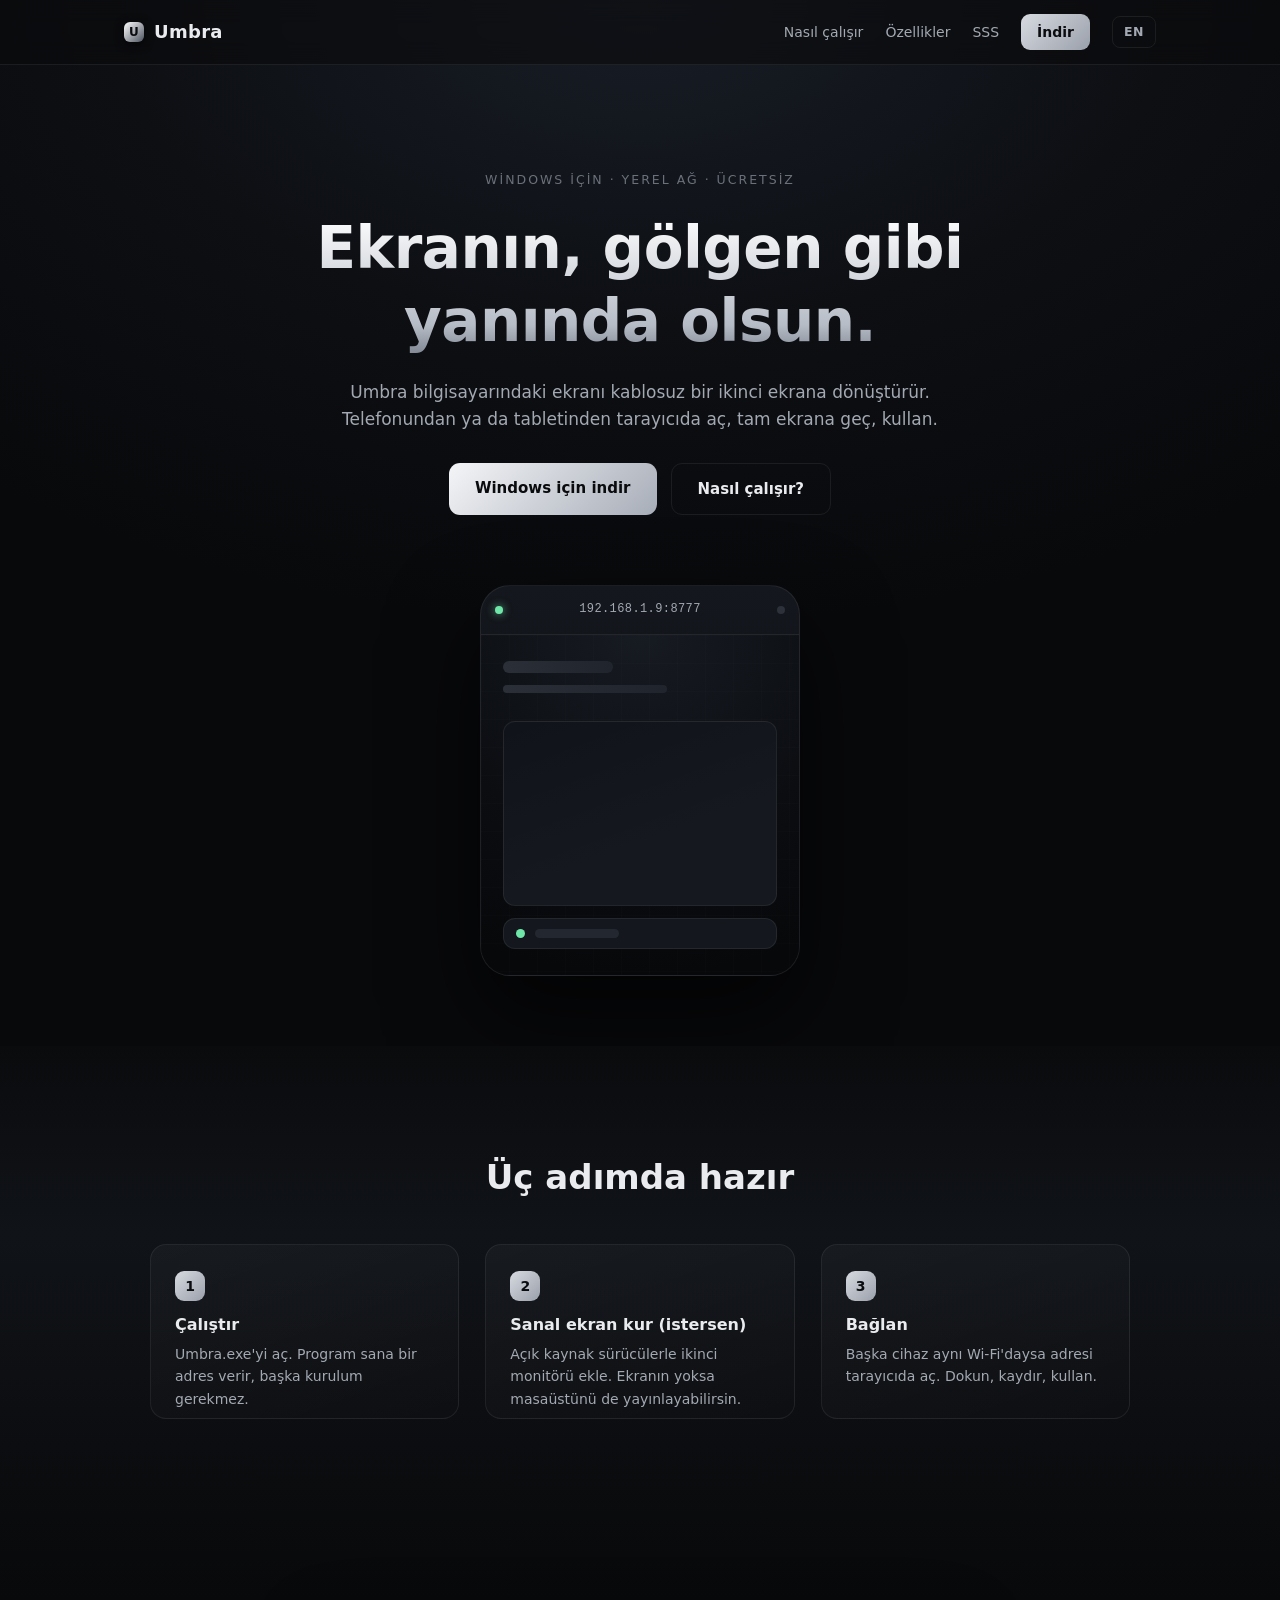
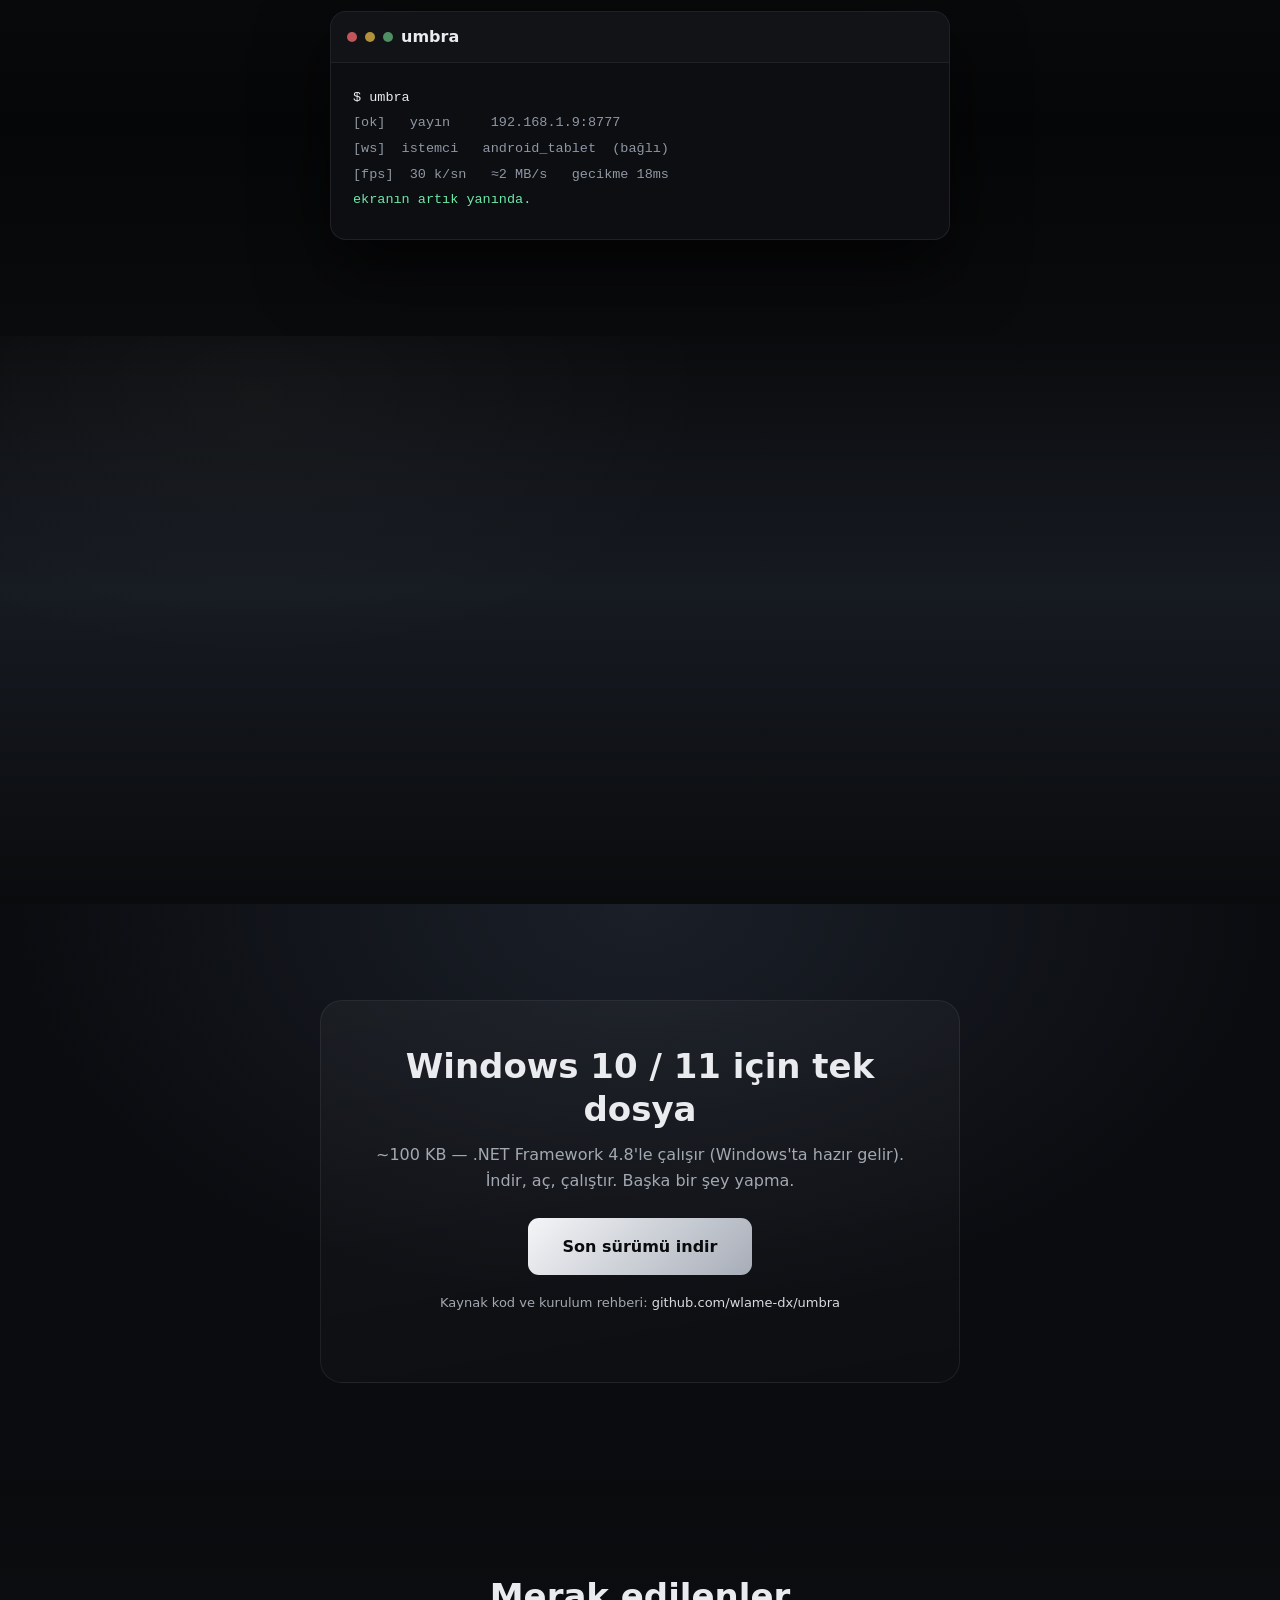
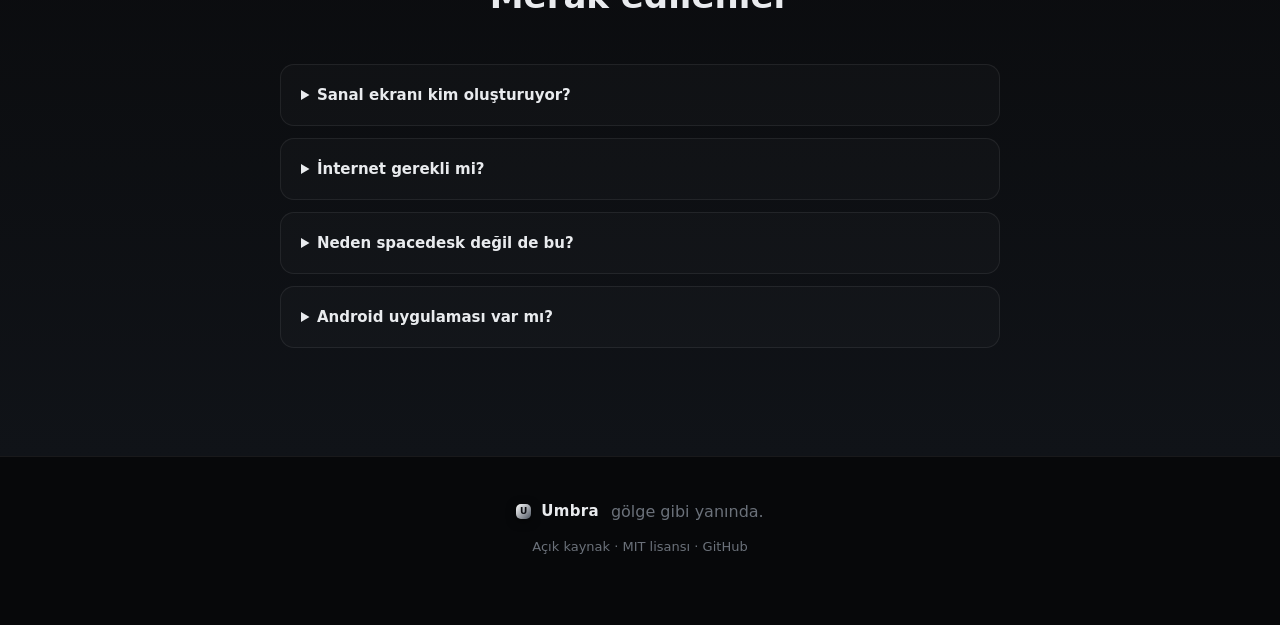
==== umbra/site/index.html @ e933f593 "Umbra 1.0.0: ikinci ekran, tam TR/EN, kurulum + tasinabilir - Windows host: ekrani LAN uzerinden tar" ====
<!DOCTYPE html>
<html lang="tr">
<head>
<meta charset="utf-8">
<meta name="viewport" content="width=device-width, initial-scale=1">
<title>Umbra — ekranını kablosuz ikinci ekrana çevir</title>
<meta name="description" content="Umbra, Windows bilgisayarındaki ekranı yerel ağ üzerinden telefonuna ya da tabletine akıtır. Ücretsiz, filigransız, tek dosya.">
<meta name="theme-color" content="#0b0c10">
<link rel="icon" type="image/svg+xml" href="favicon.svg">
<link rel="stylesheet" href="style.css">
</head>
<body>

<header>
  <nav>
    <a class="logo" href="#top"><span class="logo-mark"></span>Umbra</a>
    <div class="links">
      <a href="#nasil" data-i18n="nav.how">Nasıl çalışır</a>
      <a href="#nevar" data-i18n="nav.features">Özellikler</a>
      <a href="#sss" data-i18n="nav.faq">SSS</a>
      <a class="cta" href="#indir" data-i18n="nav.download">İndir</a>
      <button class="lang" id="langBtn" type="button">EN</button>
    </div>
  </nav>
</header>

<section class="hero" id="top">
  <p class="kicker" data-i18n="hero.kicker">Windows için · yerel ağ · ücretsiz</p>
  <h1 data-i18n-html="hero.h1">Ekranın, gölgen gibi<br>yanında olsun.</h1>
  <p class="alt" data-i18n-html="hero.alt">Umbra bilgisayarındaki ekranı kablosuz bir ikinci ekrana dönüştürür.<br>
  Telefonundan ya da tabletinden tarayıcıda aç, tam ekrana geç, kullan.</p>
  <div class="cta-row">
    <a class="btn" href="#indir" data-i18n="hero.cta1">Windows için indir</a>
    <a class="btn ghost" href="#nasil" data-i18n="hero.cta2">Nasıl çalışır?</a>
  </div>

  <div class="mock">
    <div class="mock-bar"><span class="led"></span><span class="addr">192.168.1.9:8777</span><span class="led dim"></span></div>
    <div class="mock-screen">
      <div class="mock-grid"></div>
      <div class="mock-ui">
        <div class="mu-line w40"></div>
        <div class="mu-line w60 thin"></div>
        <div class="mu-window"></div>
        <div class="mu-panel"><div class="mu-dot"></div><div class="mu-pill"></div></div>
      </div>
    </div>
  </div>
</section>

<section class="band first" id="nasil">
  <h2 class="reveal" data-i18n="steps.title">Üç adımda hazır</h2>
  <div class="steps">
    <div class="step reveal">
      <span class="n">1</span>
      <h3 data-i18n="step1.h">Çalıştır</h3>
      <p data-i18n="step1.p">Umbra.exe'yi aç. Program sana bir adres verir, başka kurulum gerekmez.</p>
    </div>
    <div class="step reveal">
      <span class="n">2</span>
      <h3 data-i18n="step2.h">Sanal ekran kur (istersen)</h3>
      <p data-i18n="step2.p">Açık kaynak sürücülerle ikinci monitörü ekle. Ekranın yoksa masaüstünü de yayınlayabilirsin.</p>
    </div>
    <div class="step reveal">
      <span class="n">3</span>
      <h3 data-i18n="step3.h">Bağlan</h3>
      <p data-i18n="step3.p">Başka cihaz aynı Wi-Fi'daysa adresi tarayıcıda aç. Dokun, kaydır, kullan.</p>
    </div>
  </div>
</section>

<section class="terminal-zone" id="terminal">
  <div class="term reveal">
    <div class="term-head"><span></span><span></span><span></span><b>umbra</b></div>
<pre data-i18n-html="term.body"><span class="t1">$ umbra</span>
<span class="t2">[ok]   yayın     192.168.1.9:8777</span>
<span class="t2">[ws]  istemci   android_tablet  (bağlı)</span>
<span class="t2">[fps]  30 k/sn   &asymp;2 MB/s   gecikme 18ms</span>
<span class="t3">ekranın artık yanında.</span></pre>
  </div>
</section>

<section class="band mid" id="nevar">
  <h2 class="reveal" data-i18n="features.title">İçinde neler var</h2>
  <div class="grid">
    <div class="item reveal"><h3 data-i18n="feat1.h">Dokunmatik kontrol</h3><p data-i18n="feat1.p">Dokun, sürükle, iki parmakla kaydır. Uzak masaüstünde gerçek dokunma olarak işlenir.</p></div>
    <div class="item reveal"><h3 data-i18n="feat2.h">Klavye aktarımı</h3><p data-i18n="feat2.p">Tarayıcıdaki klavyeni bilgisayara yönlendir. Kısayollar dahil.</p></div>
    <div class="item reveal"><h3 data-i18n="feat3.h">Kalite ve hız ayarı</h3><p data-i18n="feat3.p">Kare hızı, JPEG kalitesi ve ölçek canlı ayarlanır. Yavaş ağda görüntüyü küçült, akıcılığı koru.</p></div>
    <div class="item reveal"><h3 data-i18n="feat4.h">Tam ekran ve ölçekleme</h3><p data-i18n="feat4.p">Sığdır, doldur ya da 1:1. Tek dokunuşla tam ekrana geç.</p></div>
    <div class="item reveal"><h3 data-i18n="feat5.h">Tek dosya</h3><p data-i18n="feat5.p">Kurulum yok, arka planda servis yok. Tıkla, kullan, kapat.</p></div>
    <div class="item reveal"><h3 data-i18n="feat6.h">Filigran yok</h3><p data-i18n="feat6.p">Ücretsiz sürüm diye ayrı bir şey yok; tek sürüm var, o da tam.</p></div>
  </div>
</section>

<section class="download" id="indir">
  <div class="dl-card reveal">
    <h2 data-i18n="dl.h2">Windows 10 / 11 için tek dosya</h2>
    <p data-i18n-html="dl.p">~100 KB &mdash; .NET Framework 4.8'le çalışır (Windows'ta hazır gelir). <br>İndir, aç, çalıştır. Başka bir şey yapma.</p>
    <a class="btn big" href="https://github.com/wlame-dx/umbra/releases/latest" data-i18n="dl.btn">Son sürümü indir</a>
    <p class="hint" data-i18n-html="dl.hint">Kaynak kod ve kurulum rehberi: <a href="https://github.com/wlame-dx/umbra">github.com/wlame-dx/umbra</a></p>
  </div>
</section>

<section class="band last" id="sss">
  <h2 class="reveal" data-i18n="faq.title">Merak edilenler</h2>
  <div class="qa">
    <details class="reveal"><summary data-i18n="q1.s">Sanal ekranı kim oluşturuyor?</summary><p data-i18n="q1.p">Umbra kendisi sürücü kurmaz; imzasız kernel sürücüsü dayatmak istemiyoruz. Açık kaynak IDD sürücülerinden birini kullanarak ikinci ekranı eklersin, Umbra onu otomatik bulur. Boşta ekran yoksa mevcut ekranları da yayınlayabilirsin.</p></details>
    <details class="reveal"><summary data-i18n="q2.s">İnternet gerekli mi?</summary><p data-i18n="q2.p">Hayır. Görüntü yalnızca yerel ağda dolaşır, buluta çıkmaz.</p></details>
    <details class="reveal"><summary data-i18n="q3.s">Neden spacedesk değil de bu?</summary><p data-i18n="q3.p">Spacedesk'in ücretsiz tarafı filigranlı. Umbra'nın tek sürümü var: filigransız ve açık kaynak.</p></details>
    <details class="reveal"><summary data-i18n="q4.s">Android uygulaması var mı?</summary><p data-i18n="q4.p">Tarayıcı istemcisi Android'de tam ekran ve "ana ekrana ekle" ile uygulama gibi çalışıyor. Ayrı bir APK şu an için planlanmıyor.</p></details>
  </div>
</section>

<footer>
  <div class="f-row">
    <span class="logo small"><span class="logo-mark"></span>Umbra</span>
    <span class="muted" data-i18n="footer.tag">gölge gibi yanında.</span>
  </div>
  <p class="muted small" data-i18n-html="footer.legal">Açık kaynak &middot; MIT lisansı &middot; <a href="https://github.com/wlame-dx/umbra">GitHub</a></p>
</footer>

<script src="app.js"></script>
</body>
</html>
---- umbra/site/style.css ----
:root {
  --bg0: #0a0b0d;
  --bg1: #101318;
  --bg2: #161a21;
  --line: rgba(255, 255, 255, 0.07);
  --text: #e9ebee;
  --dim: #a3a9b2;
  --faint: #6b717a;
  --warm: #d7dae0;
}

* { box-sizing: border-box; }

html {
  scroll-behavior: smooth;
}

body {
  margin: 0;
  background: var(--bg0);
  color: var(--text);
  font-family: "Segoe UI Variable Display", "Segoe UI", system-ui, -apple-system, Roboto, Helvetica, Arial, sans-serif;
  line-height: 1.6;
  -webkit-font-smoothing: antialiased;
  overflow-x: hidden;
}

section {
  position: relative;
  padding: 96px 24px;
}

a { color: var(--warm); text-decoration: none; }
a:hover { text-decoration: underline; }

h1, h2, h3 { font-weight: 600; line-height: 1.25; margin: 0; }
h2 { font-size: clamp(24px, 3.5vw, 34px); }
h3 { font-size: 17px; }

/* ---------------- header ---------------- */

header {
  position: fixed;
  top: 0;
  left: 0;
  right: 0;
  z-index: 50;
  backdrop-filter: blur(12px);
  -webkit-backdrop-filter: blur(12px);
  background: rgba(10, 11, 13, 0.6);
  border-bottom: 1px solid var(--line);
}

nav {
  max-width: 1080px;
  margin: 0 auto;
  padding: 14px 24px;
  display: flex;
  align-items: center;
  justify-content: space-between;
}

.logo {
  display: inline-flex;
  align-items: center;
  gap: 10px;
  font-size: 18px;
  font-weight: 600;
  letter-spacing: 0.3px;
  color: var(--text);
}

.logo:hover { text-decoration: none; }

.logo-mark {
  width: 20px;
  height: 20px;
  border-radius: 6px;
  background: linear-gradient(135deg, #ffffff, #4c535f);
  box-shadow: 0 2px 10px rgba(0, 0, 0, 0.6);
  position: relative;
}

.logo-mark::after {
  content: "U";
  position: absolute;
  inset: 0;
  display: flex;
  align-items: center;
  justify-content: center;
  font-size: 12px;
  font-weight: 700;
  color: #0b0c10;
}

.links {
  display: flex;
  align-items: center;
  gap: 22px;
  font-size: 14px;
  color: var(--dim);
}

.links a { color: var(--dim); }
.links a:hover { color: var(--text); text-decoration: none; }
.links .cta {
  color: #0b0c10;
  background: linear-gradient(135deg, var(--warm), #9aa0ab);
  padding: 7px 16px;
  border-radius: 9px;
  font-weight: 600;
}
.links .cta:hover { color: #0b0c10; filter: brightness(1.06); text-decoration: none; }

.links .lang {
  font: inherit;
  cursor: pointer;
  color: var(--dim);
  background: transparent;
  border: 1px solid var(--line);
  border-radius: 8px;
  padding: 5px 11px;
  font-size: 12.5px;
  font-weight: 600;
  letter-spacing: 0.5px;
  transition: color 0.15s ease, border-color 0.15s ease, background 0.15s ease;
}

.links .lang:hover {
  color: var(--text);
  border-color: rgba(255, 255, 255, 0.22);
  background: rgba(255, 255, 255, 0.04);
}

.logo.small .logo-mark::after { font-size: 9px; }

/* ---------------- hero ---------------- */

.hero {
  padding-top: 170px;
  padding-bottom: 70px;
  text-align: center;
  background:
    radial-gradient(80% 60% at 50% 0%, #181d26 0%, #0d0f13 52%, #08090b 100%);
  overflow: hidden;
}

.kicker {
  margin: 0 0 22px;
  font-size: 12.5px;
  letter-spacing: 2px;
  text-transform: uppercase;
  color: var(--faint);
}

.hero h1 {
  font-size: clamp(34px, 6vw, 58px);
  letter-spacing: -0.5px;
  background: linear-gradient(180deg, #ffffff 0%, #b6bcc6 78%, #7c838e 100%);
  -webkit-background-clip: text;
  background-clip: text;
  color: transparent;
}

.alt {
  margin: 22px auto 30px;
  max-width: 620px;
  font-size: 17px;
  color: var(--dim);
}

.cta-row {
  display: flex;
  justify-content: center;
  gap: 14px;
  flex-wrap: wrap;
}

.btn {
  display: inline-block;
  padding: 13px 26px;
  border-radius: 11px;
  font-size: 15px;
  font-weight: 600;
  background: linear-gradient(135deg, #f4f5f7, #a7adb8);
  color: #0a0b0d;
  transition: transform 0.15s ease, filter 0.15s ease;
}

.btn:hover { filter: brightness(1.06); transform: translateY(-1px); text-decoration: none; }

.btn.ghost {
  background: transparent;
  color: var(--text);
  border: 1px solid var(--line);
}
.btn.ghost:hover { background: rgba(255, 255, 255, 0.05); }

.btn.big { padding: 16px 34px; font-size: 16px; }

/* telefon taklidi */
.mock {
  margin: 70px auto 0;
  width: min(320px, 86vw);
  border-radius: 30px;
  border: 1px solid var(--line);
  background: linear-gradient(180deg, #14171d, #0b0c10);
  box-shadow: 0 40px 90px rgba(0, 0, 0, 0.7);
  overflow: hidden;
}

.mock-bar {
  display: flex;
  align-items: center;
  justify-content: space-between;
  padding: 14px;
  border-bottom: 1px solid var(--line);
}

.mock-bar .addr {
  font-family: Consolas, monospace;
  font-size: 12px;
  color: var(--dim);
  letter-spacing: 0.4px;
}

.led { width: 8px; height: 8px; border-radius: 50%; background: #6ee7a8; box-shadow: 0 0 8px rgba(110,231,168,0.7); }
.led.dim { background: #2c313a; box-shadow: none; }

.mock-screen {
  position: relative;
  height: 340px;
  background:
    radial-gradient(120% 100% at 50% 0%, #171b22 0%, #0b0d11 60%, #07080a 100%);
}

.mock-grid {
  position: absolute;
  inset: 0;
  opacity: 0.5;
  background-image:
    linear-gradient(rgba(255,255,255,0.025) 1px, transparent 1px),
    linear-gradient(90deg, rgba(255,255,255,0.025) 1px, transparent 1px);
  background-size: 28px 28px;
}

.mock-ui { position: absolute; inset: 0; padding: 26px 22px; display: flex; flex-direction: column; gap: 12px; }

.mu-line { height: 12px; border-radius: 6px; background: linear-gradient(90deg, #2a2f38, #20242c); }
.mu-line.w40 { width: 40%; }
.mu-line.w60 { width: 60%; }
.mu-line.thin { height: 8px; }

.mu-window {
  margin-top: 16px;
  flex: 1;
  border-radius: 12px;
  border: 1px solid var(--line);
  background:
    linear-gradient(160deg, transparent 0%, rgba(255,255,255,0.02) 60%),
    #101319;
}

.mu-panel {
  display: flex;
  align-items: center;
  gap: 10px;
  padding: 10px 12px;
  border-radius: 12px;
  border: 1px solid var(--line);
  background: #14171d;
}

.mu-dot { width: 9px; height: 9px; border-radius: 50%; background: #6ee7a8; }
.mu-pill { width: 34%; height: 9px; border-radius: 5px; background: #232830; }

/* ---------------- bantlar / geçişler ---------------- */

.band {
  background: linear-gradient(180deg, var(--bg0) 0%, var(--bg1) 40%, var(--bg0) 100%);
}

.band.first { padding-top: 110px; }

.band.mid {
  background:
    radial-gradient(60% 80% at 20% 10%, rgba(255, 255, 255, 0.03), transparent 60%),
    linear-gradient(180deg, var(--bg0) 0%, var(--bg2) 45%, var(--bg0) 100%);
}

.band.last { background: linear-gradient(180deg, var(--bg0) 0%, var(--bg1) 100%); }

.band h2 { text-align: center; margin-bottom: 46px; }

.steps {
  max-width: 980px;
  margin: 0 auto;
  display: grid;
  grid-template-columns: repeat(auto-fit, minmax(240px, 1fr));
  gap: 26px;
}

.step {
  padding: 26px 24px 8px;
  border-radius: 16px;
  border: 1px solid var(--line);
  background: linear-gradient(160deg, rgba(255,255,255,0.035), rgba(255,255,255,0.008));
}

.step .n {
  display: inline-flex;
  align-items: center;
  justify-content: center;
  width: 30px;
  height: 30px;
  border-radius: 9px;
  font-size: 14px;
  font-weight: 600;
  color: #0b0c10;
  background: linear-gradient(135deg, var(--warm), #9aa0ab);
  margin-bottom: 14px;
}

.step h3 { font-size: 16px; margin-bottom: 8px; }
.step p { margin: 0; font-size: 14px; color: var(--dim); }

/* ---------------- terminal ---------------- */

.terminal-zone {
  background: linear-gradient(180deg, var(--bg0) 0%, #050607 50%, var(--bg0) 100%);
}

.term {
  max-width: 620px;
  margin: 0 auto;
  border-radius: 16px;
  border: 1px solid rgba(255, 255, 255, 0.08);
  background: #0c0e12;
  box-shadow: 0 30px 70px rgba(0, 0, 0, 0.65);
  overflow: hidden;
}

.term-head {
  display: flex;
  align-items: center;
  gap: 8px;
  padding: 12px 16px;
  border-bottom: 1px solid rgba(255, 255, 255, 0.06);
  background: rgba(255, 255, 255, 0.02);
}

.term-head span { width: 10px; height: 10px; border-radius: 50%; background: #2a2f38; }
.term-head span:first-child { background: #c0555c; }
.term-head span:nth-child(2) { background: #b3913a; }
.term-head span:nth-child(3) { background: #4f8f63; }

.term pre {
  margin: 0;
  padding: 22px 22px 26px;
  font-family: Consolas, "Cascadia Mono", monospace;
  font-size: 13.5px;
  line-height: 1.9;
  color: #c9ced6;
  white-space: pre-wrap;
}

.term .t1 { color: #e9ebee; }
.term .t2 { color: #8f97a3; }
.term .t3 { color: #6ee7a8; }

/* ---------------- özellikler ---------------- */

.grid {
  max-width: 980px;
  margin: 0 auto;
  display: grid;
  grid-template-columns: repeat(auto-fit, minmax(260px, 1fr));
  gap: 20px;
}

.item {
  padding: 24px;
  border-radius: 16px;
  border: 1px solid var(--line);
  background: rgba(255, 255, 255, 0.02);
  transition: background 0.2s ease, transform 0.2s ease;
}

.item:hover { background: rgba(255, 255, 255, 0.04); transform: translateY(-2px); }

.item h3 { font-size: 16px; margin-bottom: 8px; }
.item p { margin: 0; font-size: 14px; color: var(--dim); }

/* ---------------- indir ---------------- */

.download {
  background:
    radial-gradient(70% 100% at 50% 0%, #1a1f28 0%, #0b0c10 70%);
  text-align: center;
}

.dl-card {
  max-width: 640px;
  margin: 0 auto;
  padding: 44px 30px;
  border-radius: 22px;
  border: 1px solid var(--line);
  background: linear-gradient(170deg, rgba(255,255,255,0.04), rgba(255,255,255,0.01));
}

.dl-card h2 { margin-bottom: 12px; }
.dl-card p { color: var(--dim); margin: 0 0 24px; }
.dl-card .btn { margin-bottom: 18px; }
.hint { font-size: 13px; color: var(--faint); }

/* ---------------- sss ---------------- */

.qa {
  max-width: 720px;
  margin: 0 auto;
}

details {
  padding: 18px 20px;
  border: 1px solid var(--line);
  border-radius: 14px;
  background: rgba(255, 255, 255, 0.02);
  margin-bottom: 12px;
}

summary {
  cursor: pointer;
  font-weight: 600;
  font-size: 15px;
  color: var(--text);
}

details p { margin: 12px 0 2px; font-size: 14px; color: var(--dim); }

/* ---------------- footer ---------------- */

footer {
  padding: 42px 24px 54px;
  border-top: 1px solid var(--line);
  background: #07080a;
  text-align: center;
}

.f-row {
  display: flex;
  align-items: center;
  justify-content: center;
  gap: 12px;
  margin-bottom: 8px;
}

.logo.small { font-size: 15px; }
.logo.small .logo-mark { width: 15px; height: 15px; border-radius: 5px; }

.muted { color: var(--faint); }
.muted a { color: var(--faint); }
.muted a:hover { color: var(--text); }
.small { font-size: 13px; }

/* ---------------- görünüm animasyonu ---------------- */

.reveal {
  opacity: 0;
  transform: translateY(18px);
  transition: opacity 0.6s ease, transform 0.6s ease;
}

.reveal.in {
  opacity: 1;
  transform: none;
}

@media (prefers-reduced-motion: reduce) {
  .reveal { opacity: 1; transform: none; transition: none; }
}

@media (max-width: 640px) {
  section { padding: 72px 18px; }
  .links a:not(.cta) { display: none; }
  .hero { padding-top: 140px; }
}
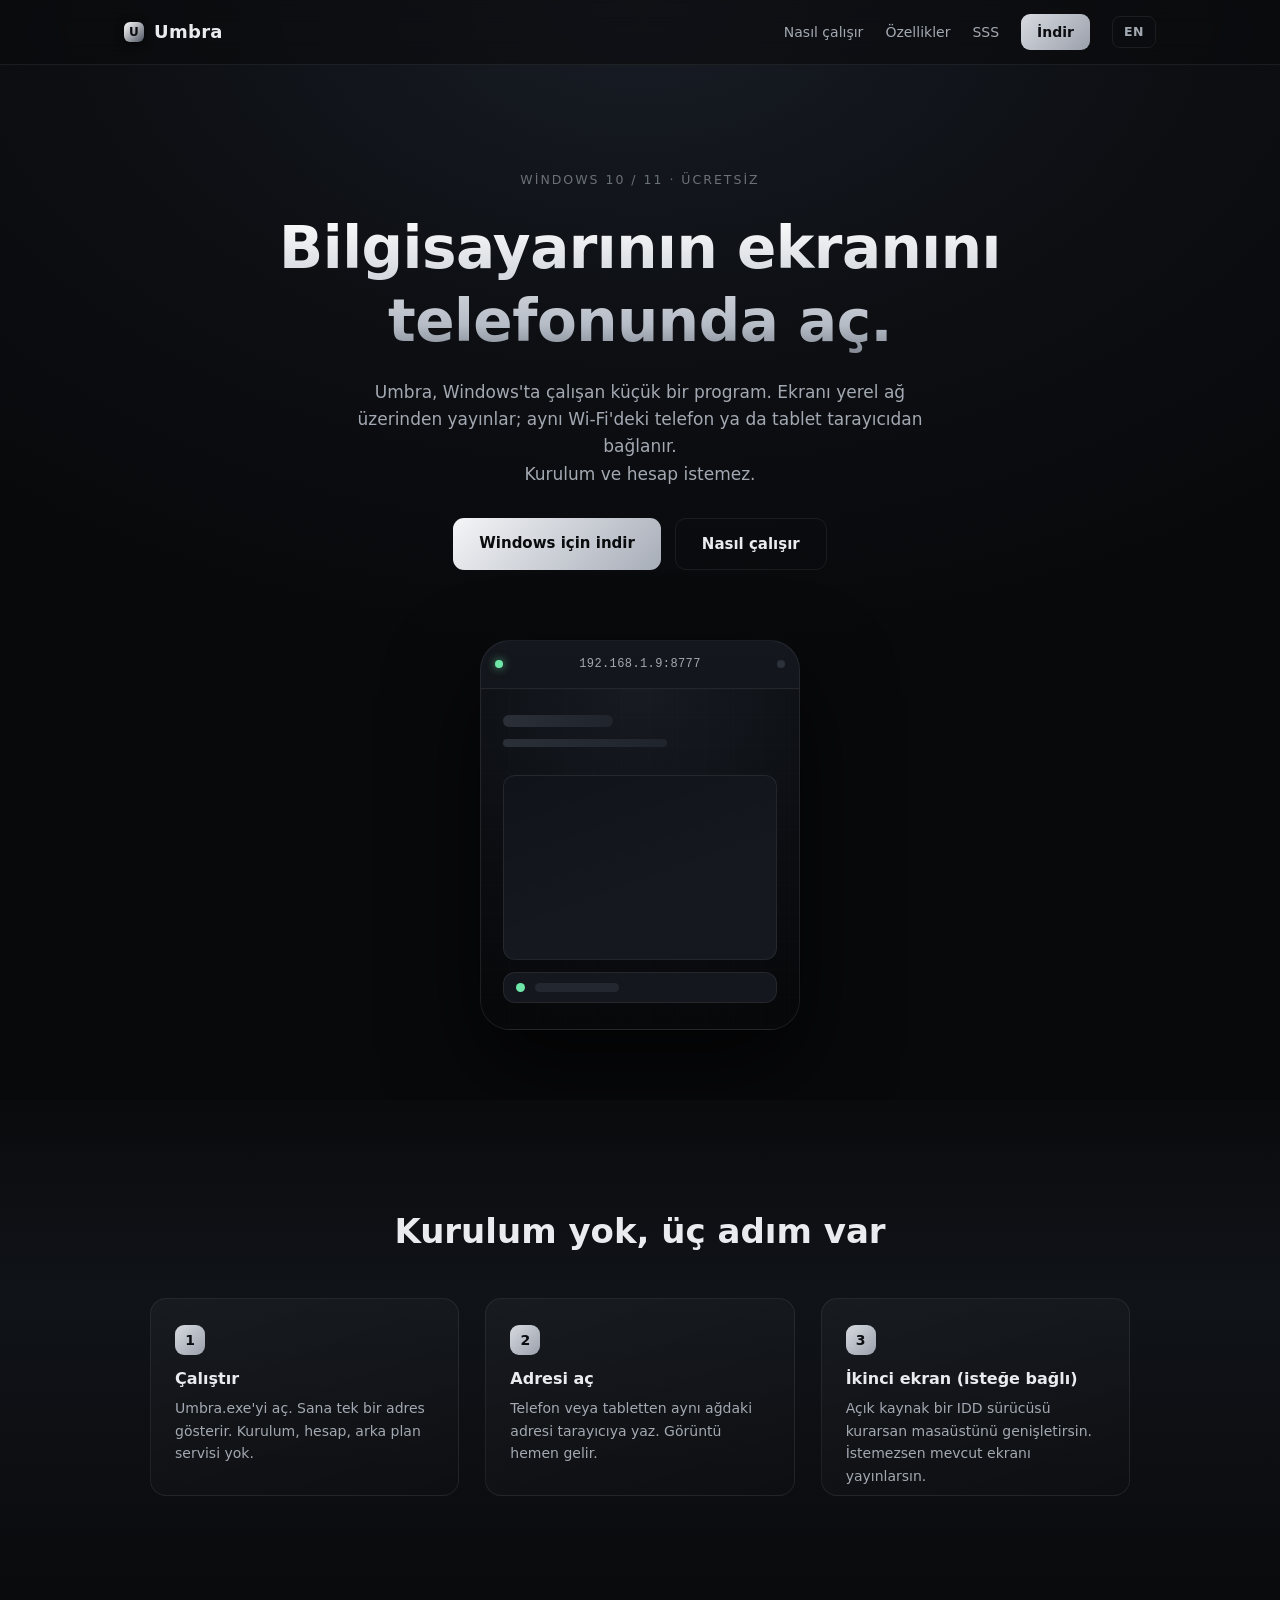
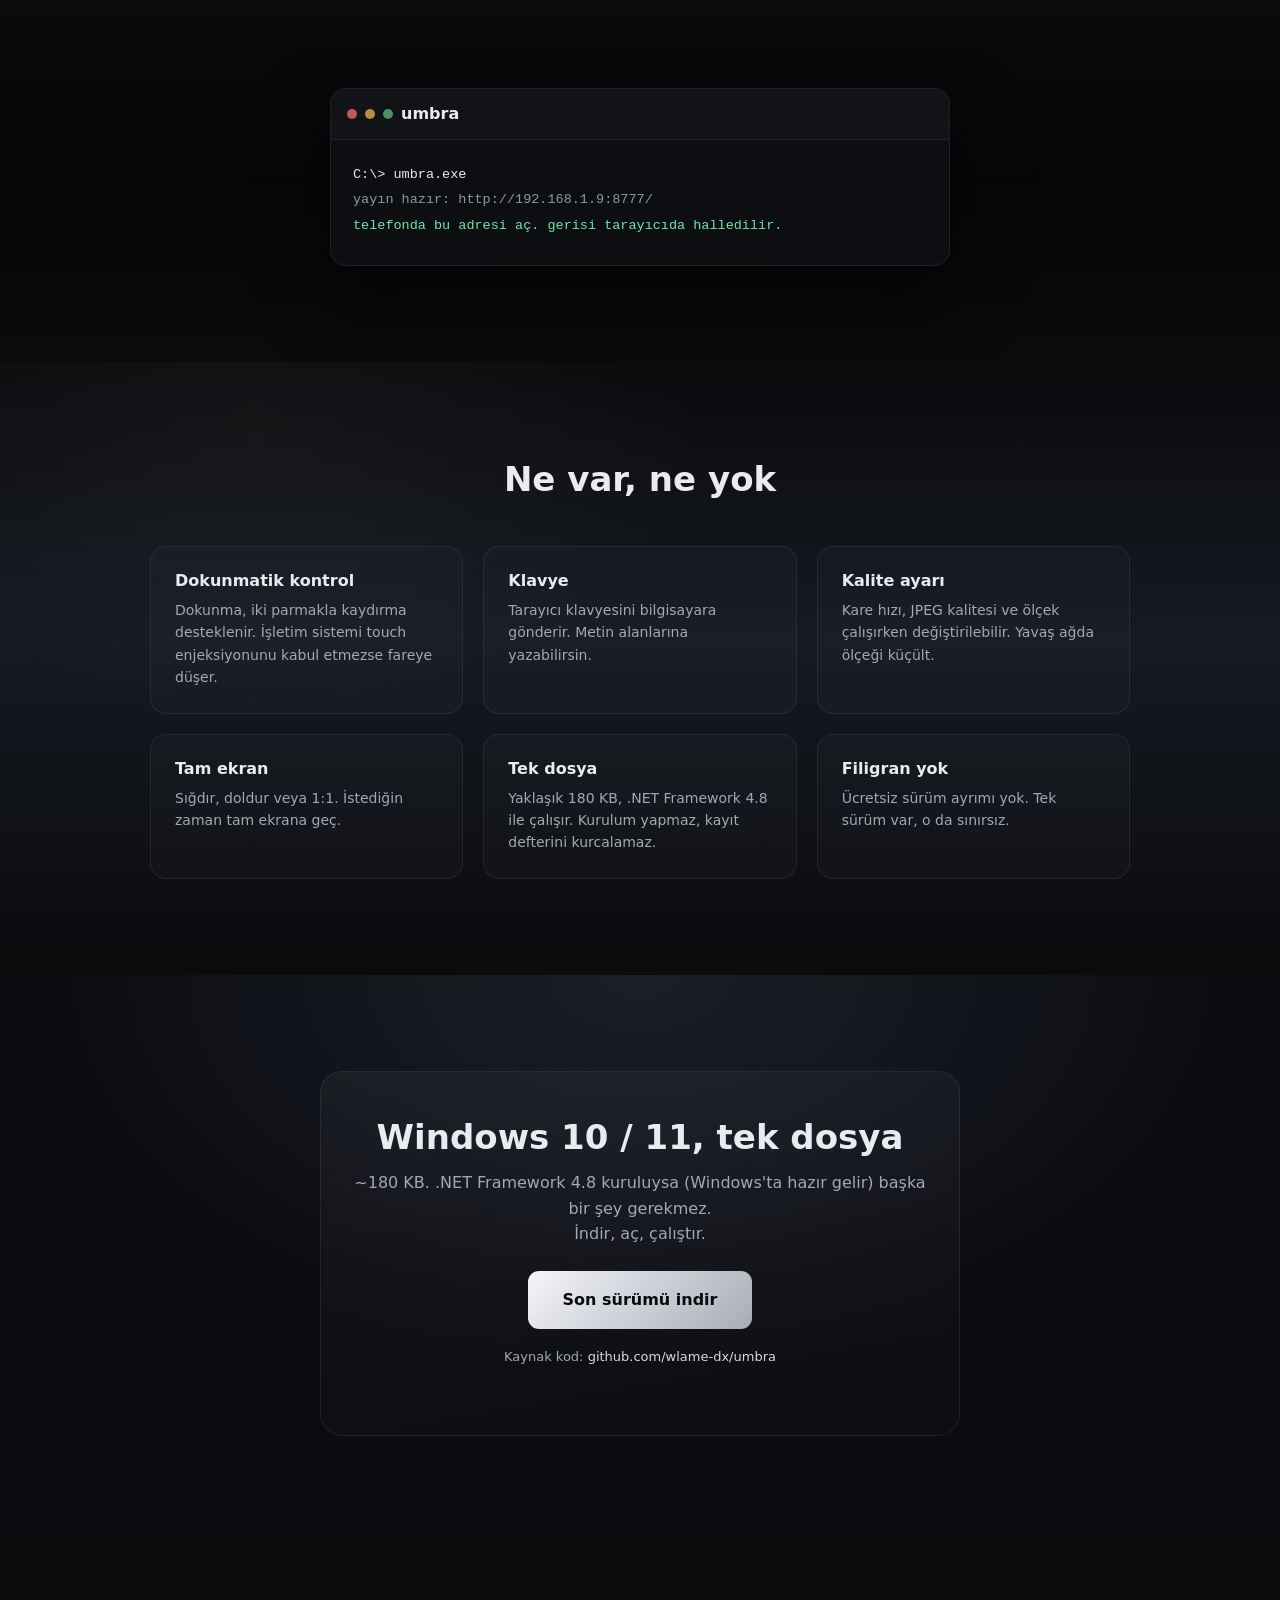
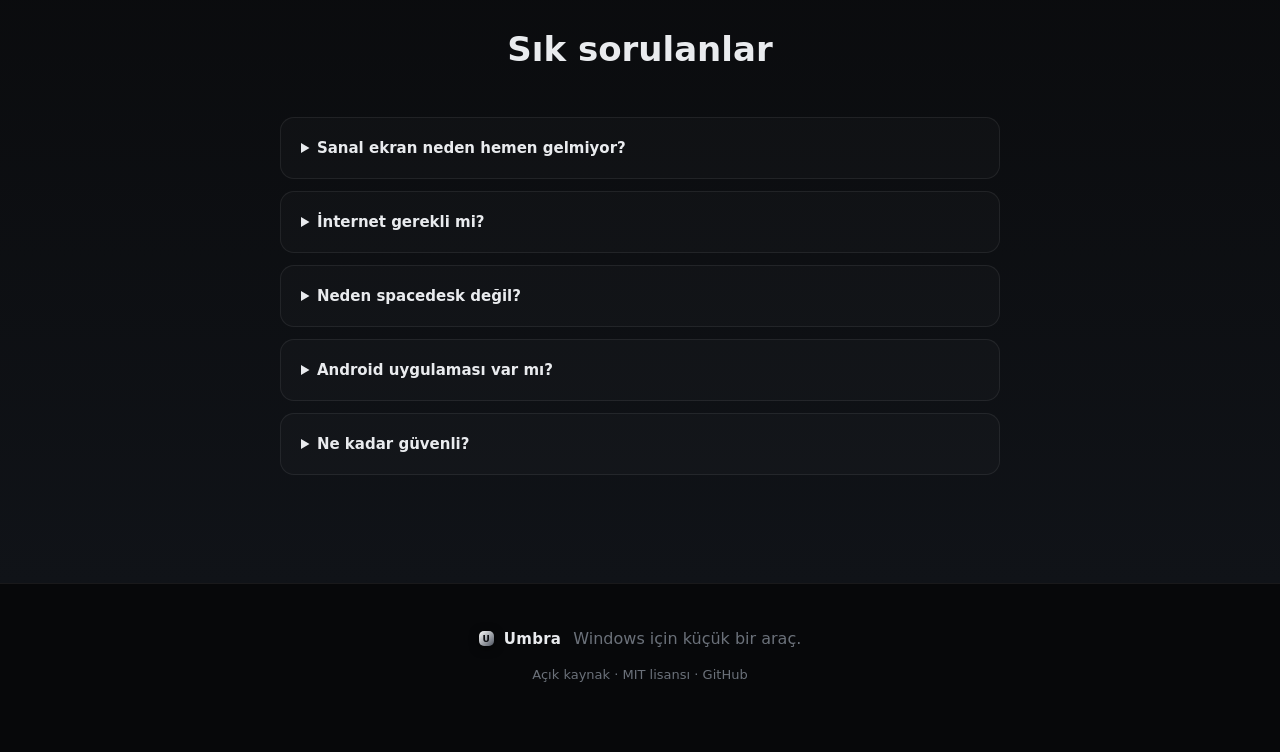
==== commit 042cf740: "Duzeltmeler: pencere dugmeleri, durdurma cokmesi, sanal ekran - Baslik cubugu dugmeleri (kucult/buyu" ====
--- a/umbra/site/index.html
+++ b/umbra/site/index.html
@@ -3,8 +3,8 @@
 <head>
 <meta charset="utf-8">
 <meta name="viewport" content="width=device-width, initial-scale=1">
-<title>Umbra — ekranını kablosuz ikinci ekrana çevir</title>
-<meta name="description" content="Umbra, Windows bilgisayarındaki ekranı yerel ağ üzerinden telefonuna ya da tabletine akıtır. Ücretsiz, filigransız, tek dosya.">
+<title>Umbra - ekranını telefondan kullan</title>
+<meta name="description" content="Umbra, Windows ekranını yerel ağ üzerinden telefon veya tablete aktarır. Kurulum yok, hesap yok, filigran yok.">
 <meta name="theme-color" content="#0b0c10">
 <link rel="icon" type="image/svg+xml" href="favicon.svg">
 <link rel="stylesheet" href="style.css">
@@ -25,13 +25,13 @@
 </header>
 
 <section class="hero" id="top">
-  <p class="kicker" data-i18n="hero.kicker">Windows için · yerel ağ · ücretsiz</p>
-  <h1 data-i18n-html="hero.h1">Ekranın, gölgen gibi<br>yanında olsun.</h1>
-  <p class="alt" data-i18n-html="hero.alt">Umbra bilgisayarındaki ekranı kablosuz bir ikinci ekrana dönüştürür.<br>
-  Telefonundan ya da tabletinden tarayıcıda aç, tam ekrana geç, kullan.</p>
+  <p class="kicker" data-i18n="hero.kicker">Windows 10 / 11 · ücretsiz</p>
+  <h1 data-i18n-html="hero.h1">Bilgisayarının ekranını<br>telefonunda aç.</h1>
+  <p class="alt" data-i18n-html="hero.alt">Umbra, Windows'ta çalışan küçük bir program. Ekranı yerel ağ üzerinden yayınlar;
+  aynı Wi-Fi'deki telefon ya da tablet tarayıcıdan bağlanır.<br>Kurulum ve hesap istemez.</p>
   <div class="cta-row">
     <a class="btn" href="#indir" data-i18n="hero.cta1">Windows için indir</a>
-    <a class="btn ghost" href="#nasil" data-i18n="hero.cta2">Nasıl çalışır?</a>
+    <a class="btn ghost" href="#nasil" data-i18n="hero.cta2">Nasıl çalışır</a>
   </div>
 
   <div class="mock">
@@ -49,22 +49,22 @@
 </section>
 
 <section class="band first" id="nasil">
-  <h2 class="reveal" data-i18n="steps.title">Üç adımda hazır</h2>
+  <h2 class="reveal" data-i18n="steps.title">Kurulum yok, üç adım var</h2>
   <div class="steps">
     <div class="step reveal">
       <span class="n">1</span>
       <h3 data-i18n="step1.h">Çalıştır</h3>
-      <p data-i18n="step1.p">Umbra.exe'yi aç. Program sana bir adres verir, başka kurulum gerekmez.</p>
+      <p data-i18n="step1.p">Umbra.exe'yi aç. Sana tek bir adres gösterir. Kurulum, hesap, arka plan servisi yok.</p>
     </div>
     <div class="step reveal">
       <span class="n">2</span>
-      <h3 data-i18n="step2.h">Sanal ekran kur (istersen)</h3>
-      <p data-i18n="step2.p">Açık kaynak sürücülerle ikinci monitörü ekle. Ekranın yoksa masaüstünü de yayınlayabilirsin.</p>
+      <h3 data-i18n="step2.h">Adresi aç</h3>
+      <p data-i18n="step2.p">Telefon veya tabletten aynı ağdaki adresi tarayıcıya yaz. Görüntü hemen gelir.</p>
     </div>
     <div class="step reveal">
       <span class="n">3</span>
-      <h3 data-i18n="step3.h">Bağlan</h3>
-      <p data-i18n="step3.p">Başka cihaz aynı Wi-Fi'daysa adresi tarayıcıda aç. Dokun, kaydır, kullan.</p>
+      <h3 data-i18n="step3.h">İkinci ekran (isteğe bağlı)</h3>
+      <p data-i18n="step3.p">Açık kaynak bir IDD sürücüsü kurarsan masaüstünü genişletirsin. İstemezsen mevcut ekranı yayınlarsın.</p>
     </div>
   </div>
 </section>
@@ -72,51 +72,50 @@
 <section class="terminal-zone" id="terminal">
   <div class="term reveal">
     <div class="term-head"><span></span><span></span><span></span><b>umbra</b></div>
-<pre data-i18n-html="term.body"><span class="t1">$ umbra</span>
-<span class="t2">[ok]   yayın     192.168.1.9:8777</span>
-<span class="t2">[ws]  istemci   android_tablet  (bağlı)</span>
-<span class="t2">[fps]  30 k/sn   &asymp;2 MB/s   gecikme 18ms</span>
-<span class="t3">ekranın artık yanında.</span></pre>
+<pre data-i18n-html="term.body"><span class="t1">C:\&gt; umbra.exe</span>
+<span class="t2">yayın hazır: http://192.168.1.9:8777/</span>
+<span class="t3">telefonda bu adresi aç. gerisi tarayıcıda halledilir.</span></pre>
   </div>
 </section>
 
 <section class="band mid" id="nevar">
-  <h2 class="reveal" data-i18n="features.title">İçinde neler var</h2>
+  <h2 class="reveal" data-i18n="features.title">Ne var, ne yok</h2>
   <div class="grid">
-    <div class="item reveal"><h3 data-i18n="feat1.h">Dokunmatik kontrol</h3><p data-i18n="feat1.p">Dokun, sürükle, iki parmakla kaydır. Uzak masaüstünde gerçek dokunma olarak işlenir.</p></div>
-    <div class="item reveal"><h3 data-i18n="feat2.h">Klavye aktarımı</h3><p data-i18n="feat2.p">Tarayıcıdaki klavyeni bilgisayara yönlendir. Kısayollar dahil.</p></div>
-    <div class="item reveal"><h3 data-i18n="feat3.h">Kalite ve hız ayarı</h3><p data-i18n="feat3.p">Kare hızı, JPEG kalitesi ve ölçek canlı ayarlanır. Yavaş ağda görüntüyü küçült, akıcılığı koru.</p></div>
-    <div class="item reveal"><h3 data-i18n="feat4.h">Tam ekran ve ölçekleme</h3><p data-i18n="feat4.p">Sığdır, doldur ya da 1:1. Tek dokunuşla tam ekrana geç.</p></div>
-    <div class="item reveal"><h3 data-i18n="feat5.h">Tek dosya</h3><p data-i18n="feat5.p">Kurulum yok, arka planda servis yok. Tıkla, kullan, kapat.</p></div>
-    <div class="item reveal"><h3 data-i18n="feat6.h">Filigran yok</h3><p data-i18n="feat6.p">Ücretsiz sürüm diye ayrı bir şey yok; tek sürüm var, o da tam.</p></div>
+    <div class="item reveal"><h3 data-i18n="feat1.h">Dokunmatik kontrol</h3><p data-i18n="feat1.p">Dokunma, iki parmakla kaydırma desteklenir. İşletim sistemi touch enjeksiyonunu kabul etmezse fareye düşer.</p></div>
+    <div class="item reveal"><h3 data-i18n="feat2.h">Klavye</h3><p data-i18n="feat2.p">Tarayıcı klavyesini bilgisayara gönderir. Metin alanlarına yazabilirsin.</p></div>
+    <div class="item reveal"><h3 data-i18n="feat3.h">Kalite ayarı</h3><p data-i18n="feat3.p">Kare hızı, JPEG kalitesi ve ölçek çalışırken değiştirilebilir. Yavaş ağda ölçeği küçült.</p></div>
+    <div class="item reveal"><h3 data-i18n="feat4.h">Tam ekran</h3><p data-i18n="feat4.p">Sığdır, doldur veya 1:1. İstediğin zaman tam ekrana geç.</p></div>
+    <div class="item reveal"><h3 data-i18n="feat5.h">Tek dosya</h3><p data-i18n="feat5.p">Yaklaşık 180 KB, .NET Framework 4.8 ile çalışır. Kurulum yapmaz, kayıt defterini kurcalamaz.</p></div>
+    <div class="item reveal"><h3 data-i18n="feat6.h">Filigran yok</h3><p data-i18n="feat6.p">Ücretsiz sürüm ayrımı yok. Tek sürüm var, o da sınırsız.</p></div>
   </div>
 </section>
 
 <section class="download" id="indir">
   <div class="dl-card reveal">
-    <h2 data-i18n="dl.h2">Windows 10 / 11 için tek dosya</h2>
-    <p data-i18n-html="dl.p">~100 KB &mdash; .NET Framework 4.8'le çalışır (Windows'ta hazır gelir). <br>İndir, aç, çalıştır. Başka bir şey yapma.</p>
+    <h2 data-i18n="dl.h2">Windows 10 / 11, tek dosya</h2>
+    <p data-i18n-html="dl.p">~180 KB. .NET Framework 4.8 kuruluysa (Windows'ta hazır gelir) başka bir şey gerekmez.<br>İndir, aç, çalıştır.</p>
     <a class="btn big" href="https://github.com/wlame-dx/umbra/releases/latest" data-i18n="dl.btn">Son sürümü indir</a>
-    <p class="hint" data-i18n-html="dl.hint">Kaynak kod ve kurulum rehberi: <a href="https://github.com/wlame-dx/umbra">github.com/wlame-dx/umbra</a></p>
+    <p class="hint" data-i18n-html="dl.hint">Kaynak kod: <a href="https://github.com/wlame-dx/umbra">github.com/wlame-dx/umbra</a></p>
   </div>
 </section>
 
 <section class="band last" id="sss">
-  <h2 class="reveal" data-i18n="faq.title">Merak edilenler</h2>
+  <h2 class="reveal" data-i18n="faq.title">Sık sorulanlar</h2>
   <div class="qa">
-    <details class="reveal"><summary data-i18n="q1.s">Sanal ekranı kim oluşturuyor?</summary><p data-i18n="q1.p">Umbra kendisi sürücü kurmaz; imzasız kernel sürücüsü dayatmak istemiyoruz. Açık kaynak IDD sürücülerinden birini kullanarak ikinci ekranı eklersin, Umbra onu otomatik bulur. Boşta ekran yoksa mevcut ekranları da yayınlayabilirsin.</p></details>
-    <details class="reveal"><summary data-i18n="q2.s">İnternet gerekli mi?</summary><p data-i18n="q2.p">Hayır. Görüntü yalnızca yerel ağda dolaşır, buluta çıkmaz.</p></details>
-    <details class="reveal"><summary data-i18n="q3.s">Neden spacedesk değil de bu?</summary><p data-i18n="q3.p">Spacedesk'in ücretsiz tarafı filigranlı. Umbra'nın tek sürümü var: filigransız ve açık kaynak.</p></details>
-    <details class="reveal"><summary data-i18n="q4.s">Android uygulaması var mı?</summary><p data-i18n="q4.p">Tarayıcı istemcisi Android'de tam ekran ve "ana ekrana ekle" ile uygulama gibi çalışıyor. Ayrı bir APK şu an için planlanmıyor.</p></details>
+    <details class="reveal"><summary data-i18n="q1.s">Sanal ekran neden hemen gelmiyor?</summary><p data-i18n="q1.p">Windows, imzasız kernel sürücüsüne izin vermez. Bu yüzden Umbra sürücüyü kendi kurmaz. Açık kaynak bir IDD sürücüsü (mesela Virtual-Display-Driver) kurman gerekir. vdriver klasöründeki get-driver.ps1 bunu senin yerine indirir. Sürücü olmasa bile mevcut ekranı yayınlayabilirsin.</p></details>
+    <details class="reveal"><summary data-i18n="q2.s">İnternet gerekli mi?</summary><p data-i18n="q2.p">Hayır. Görüntü sadece yerel ağda dolaşır. Dışarıya hiçbir veri gitmez.</p></details>
+    <details class="reveal"><summary data-i18n="q3.s">Neden spacedesk değil?</summary><p data-i18n="q3.p">spacedesk'in ücretsiz sürümünde filigran var. Umbra ücretsiz, kaynak kodu açık ve tek dosya. Sadece daha az şey yapıyor; artısı bu.</p></details>
+    <details class="reveal"><summary data-i18n="q4.s">Android uygulaması var mı?</summary><p data-i18n="q4.p">Ayrı bir APK yok. Tarayıcı istemcisi Android'de tam ekran çalışıyor, "Ana ekrana ekle" derseniz uygulama gibi açılıyor.</p></details>
+    <details class="reveal"><summary data-i18n="q5.s">Ne kadar güvenli?</summary><p data-i18n="q5.p">Yayın şifresiz HTTP/WebSocket üzerinden gider; aynı ağdaki biri bağlanabilir. Ev ağı için pratik, halka açık Wi-Fi için değil. Uzaktan kontrolü istediğin an kapatabilirsin.</p></details>
   </div>
 </section>
 
 <footer>
   <div class="f-row">
     <span class="logo small"><span class="logo-mark"></span>Umbra</span>
-    <span class="muted" data-i18n="footer.tag">gölge gibi yanında.</span>
+    <span class="muted" data-i18n="footer.tag">Windows için küçük bir araç.</span>
   </div>
-  <p class="muted small" data-i18n-html="footer.legal">Açık kaynak &middot; MIT lisansı &middot; <a href="https://github.com/wlame-dx/umbra">GitHub</a></p>
+  <p class="muted small" data-i18n-html="footer.legal">Açık kaynak · MIT lisansı · <a href="https://github.com/wlame-dx/umbra">GitHub</a></p>
 </footer>
 
 <script src="app.js"></script>
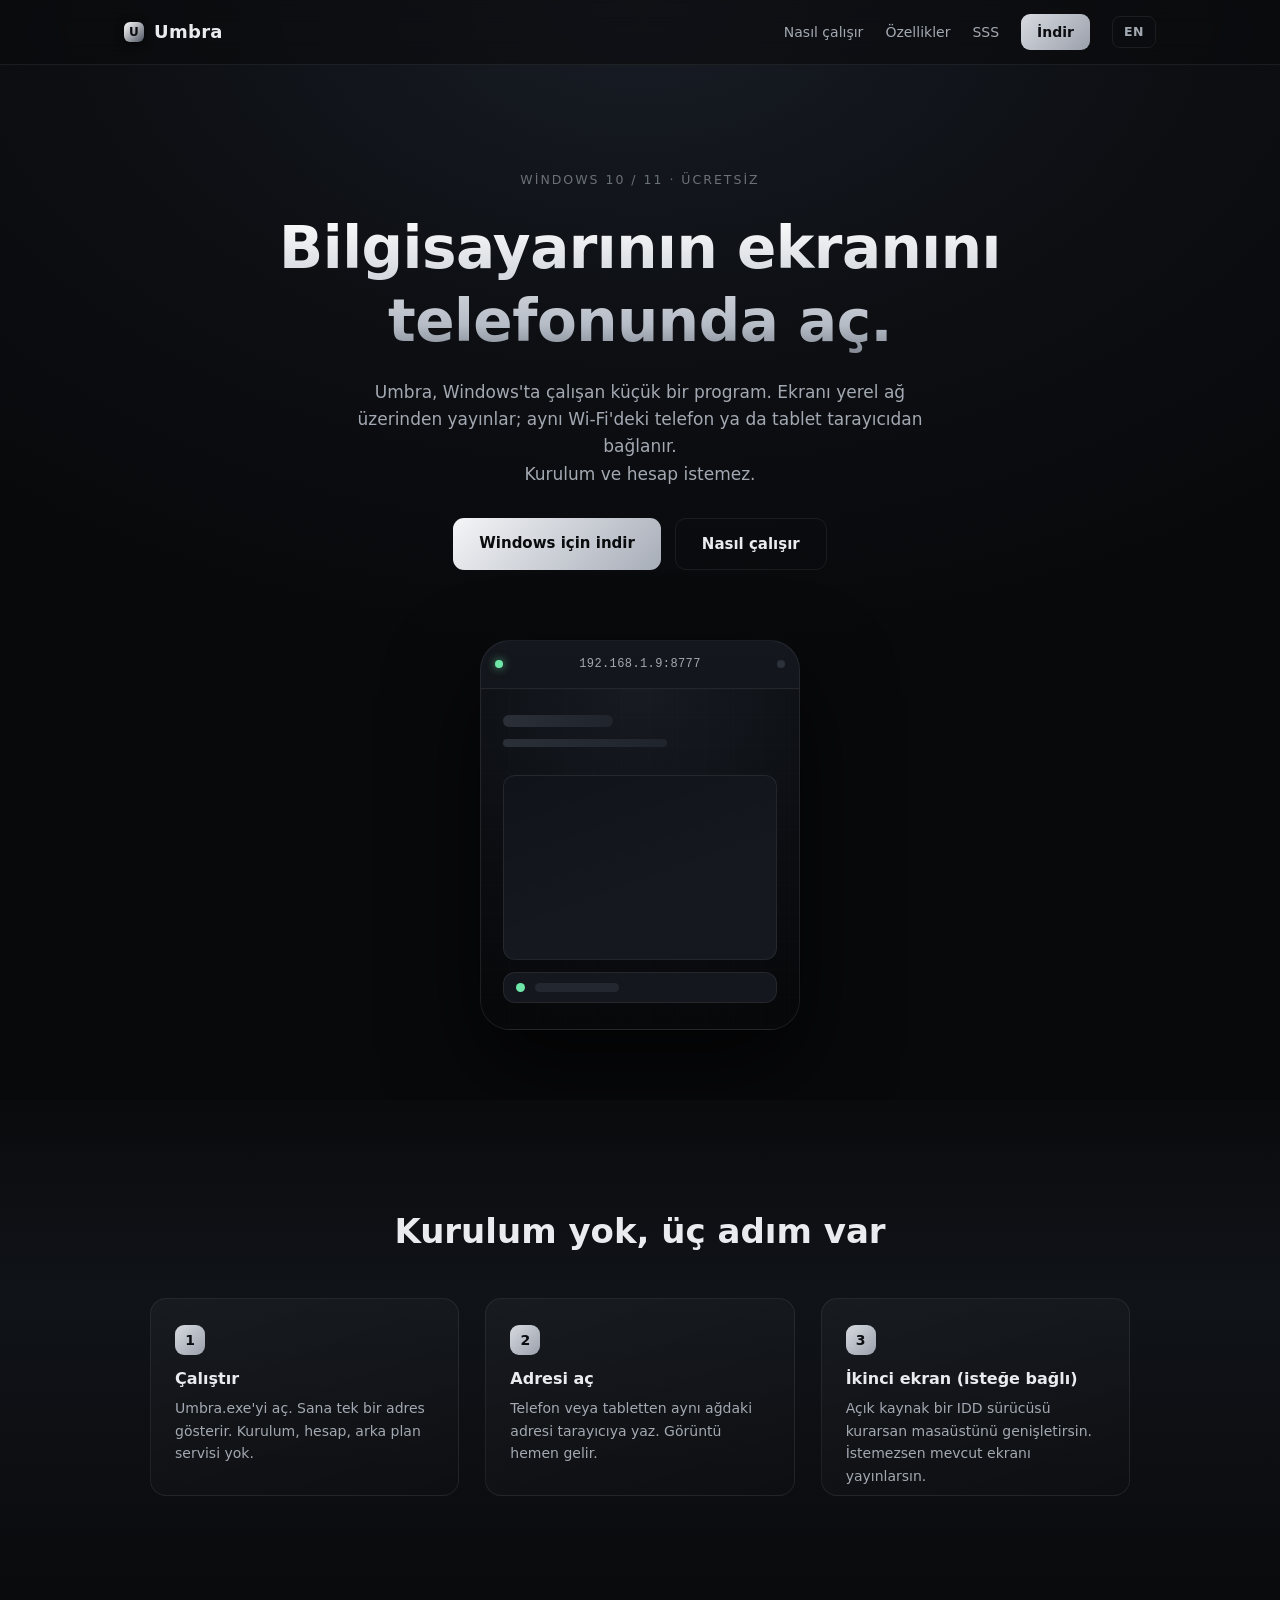
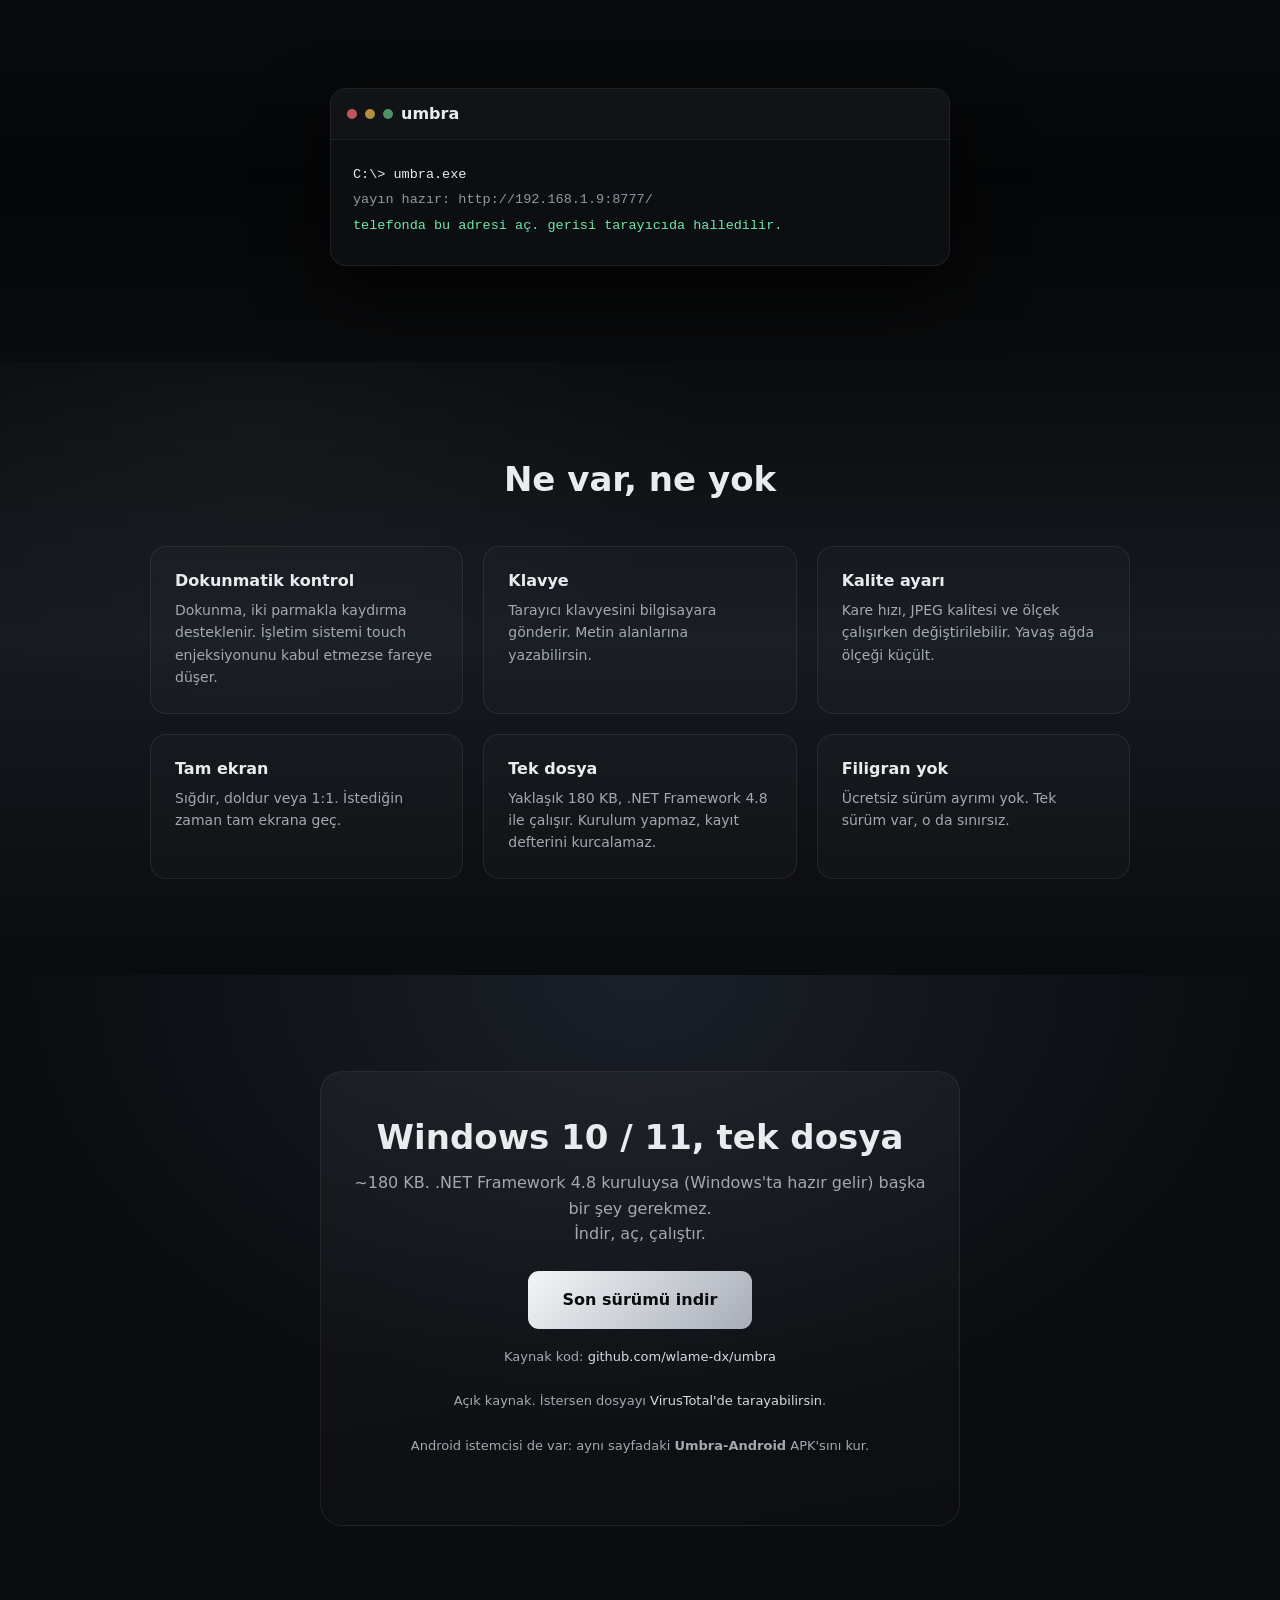
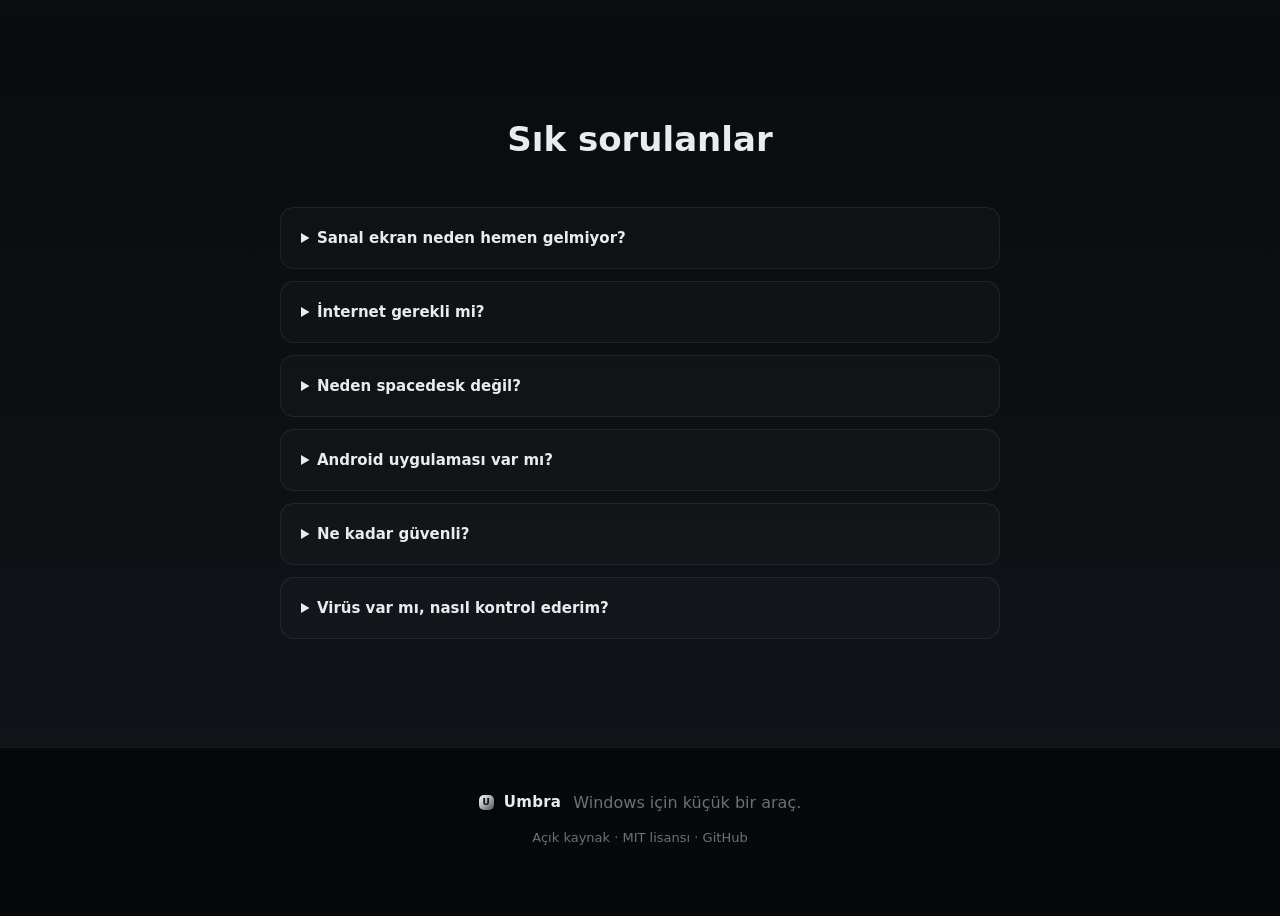
==== commit bb24ba9d: "Site: VirusTotal baglantisi ve Android istemci duyurusu" ====
--- a/umbra/site/index.html
+++ b/umbra/site/index.html
@@ -96,17 +96,20 @@
     <p data-i18n-html="dl.p">~180 KB. .NET Framework 4.8 kuruluysa (Windows'ta hazır gelir) başka bir şey gerekmez.<br>İndir, aç, çalıştır.</p>
     <a class="btn big" href="https://github.com/wlame-dx/umbra/releases/latest" data-i18n="dl.btn">Son sürümü indir</a>
     <p class="hint" data-i18n-html="dl.hint">Kaynak kod: <a href="https://github.com/wlame-dx/umbra">github.com/wlame-dx/umbra</a></p>
+    <p class="hint" data-i18n-html="dl.scan">Açık kaynak. İstersen dosyayı <a href="https://www.virustotal.com/gui/home/upload" target="_blank" rel="noopener">VirusTotal'de tarayabilirsin</a>.</p>
+    <p class="hint" data-i18n-html="dl.apk">Android istemcisi de var: aynı sayfadaki <b>Umbra-Android</b> APK'sını kur.</p>
   </div>
 </section>
 
 <section class="band last" id="sss">
   <h2 class="reveal" data-i18n="faq.title">Sık sorulanlar</h2>
   <div class="qa">
-    <details class="reveal"><summary data-i18n="q1.s">Sanal ekran neden hemen gelmiyor?</summary><p data-i18n="q1.p">Windows, imzasız kernel sürücüsüne izin vermez. Bu yüzden Umbra sürücüyü kendi kurmaz. Açık kaynak bir IDD sürücüsü (mesela Virtual-Display-Driver) kurman gerekir. vdriver klasöründeki get-driver.ps1 bunu senin yerine indirir. Sürücü olmasa bile mevcut ekranı yayınlayabilirsin.</p></details>
+    <details class="reveal"><summary data-i18n="q1.s">Sanal ekran neden hemen gelmiyor?</summary><p data-i18n="q1.p">Windows, imzasız kernel sürücüsüne izin vermez. Bu yüzden Umbra sürücüyü kendi kurmaz. Açık kaynak bir IDD sürücüsü (mesela Virtual-Display-Driver) kurman gerekir. Uygulamadaki "Sanal ekran sürücüsünü indir" düğmesi ya da vdriver klasöründeki get-driver.ps1 bunu senin yerine indirir. Sürücü olmasa bile mevcut ekranı yayınlayabilirsin.</p></details>
     <details class="reveal"><summary data-i18n="q2.s">İnternet gerekli mi?</summary><p data-i18n="q2.p">Hayır. Görüntü sadece yerel ağda dolaşır. Dışarıya hiçbir veri gitmez.</p></details>
     <details class="reveal"><summary data-i18n="q3.s">Neden spacedesk değil?</summary><p data-i18n="q3.p">spacedesk'in ücretsiz sürümünde filigran var. Umbra ücretsiz, kaynak kodu açık ve tek dosya. Sadece daha az şey yapıyor; artısı bu.</p></details>
-    <details class="reveal"><summary data-i18n="q4.s">Android uygulaması var mı?</summary><p data-i18n="q4.p">Ayrı bir APK yok. Tarayıcı istemcisi Android'de tam ekran çalışıyor, "Ana ekrana ekle" derseniz uygulama gibi açılıyor.</p></details>
+    <details class="reveal"><summary data-i18n="q4.s">Android uygulaması var mı?</summary><p data-i18n="q4.p">Var. APK, sürüm (Release) sayfasında. Açılışta aynı ağdaki yayını açık bilgisayarları kendisi bulur; birine dokununca bilgisayarda onay penceresi çıkar, izin verince görüntü gelir. Dilersen tarayıcıdan da bağlanabilirsin.</p></details>
     <details class="reveal"><summary data-i18n="q5.s">Ne kadar güvenli?</summary><p data-i18n="q5.p">Yayın şifresiz HTTP/WebSocket üzerinden gider; aynı ağdaki biri bağlanabilir. Ev ağı için pratik, halka açık Wi-Fi için değil. Uzaktan kontrolü istediğin an kapatabilirsin.</p></details>
+    <details class="reveal"><summary data-i18n="q6.s">Virüs var mı, nasıl kontrol ederim?</summary><p data-i18n-html="q6.p">Kaynak kodun tamamı GitHub'da açık. İndirdiğin dosyayı <a href="https://www.virustotal.com/gui/home/upload" target="_blank" rel="noopener">VirusTotal'de tarayabilirsin</a>. Umbra imzalı olmayan bir kernel sürücüsü kurmaz ve ağın dışına veri göndermez.</p></details>
   </div>
 </section>
 
